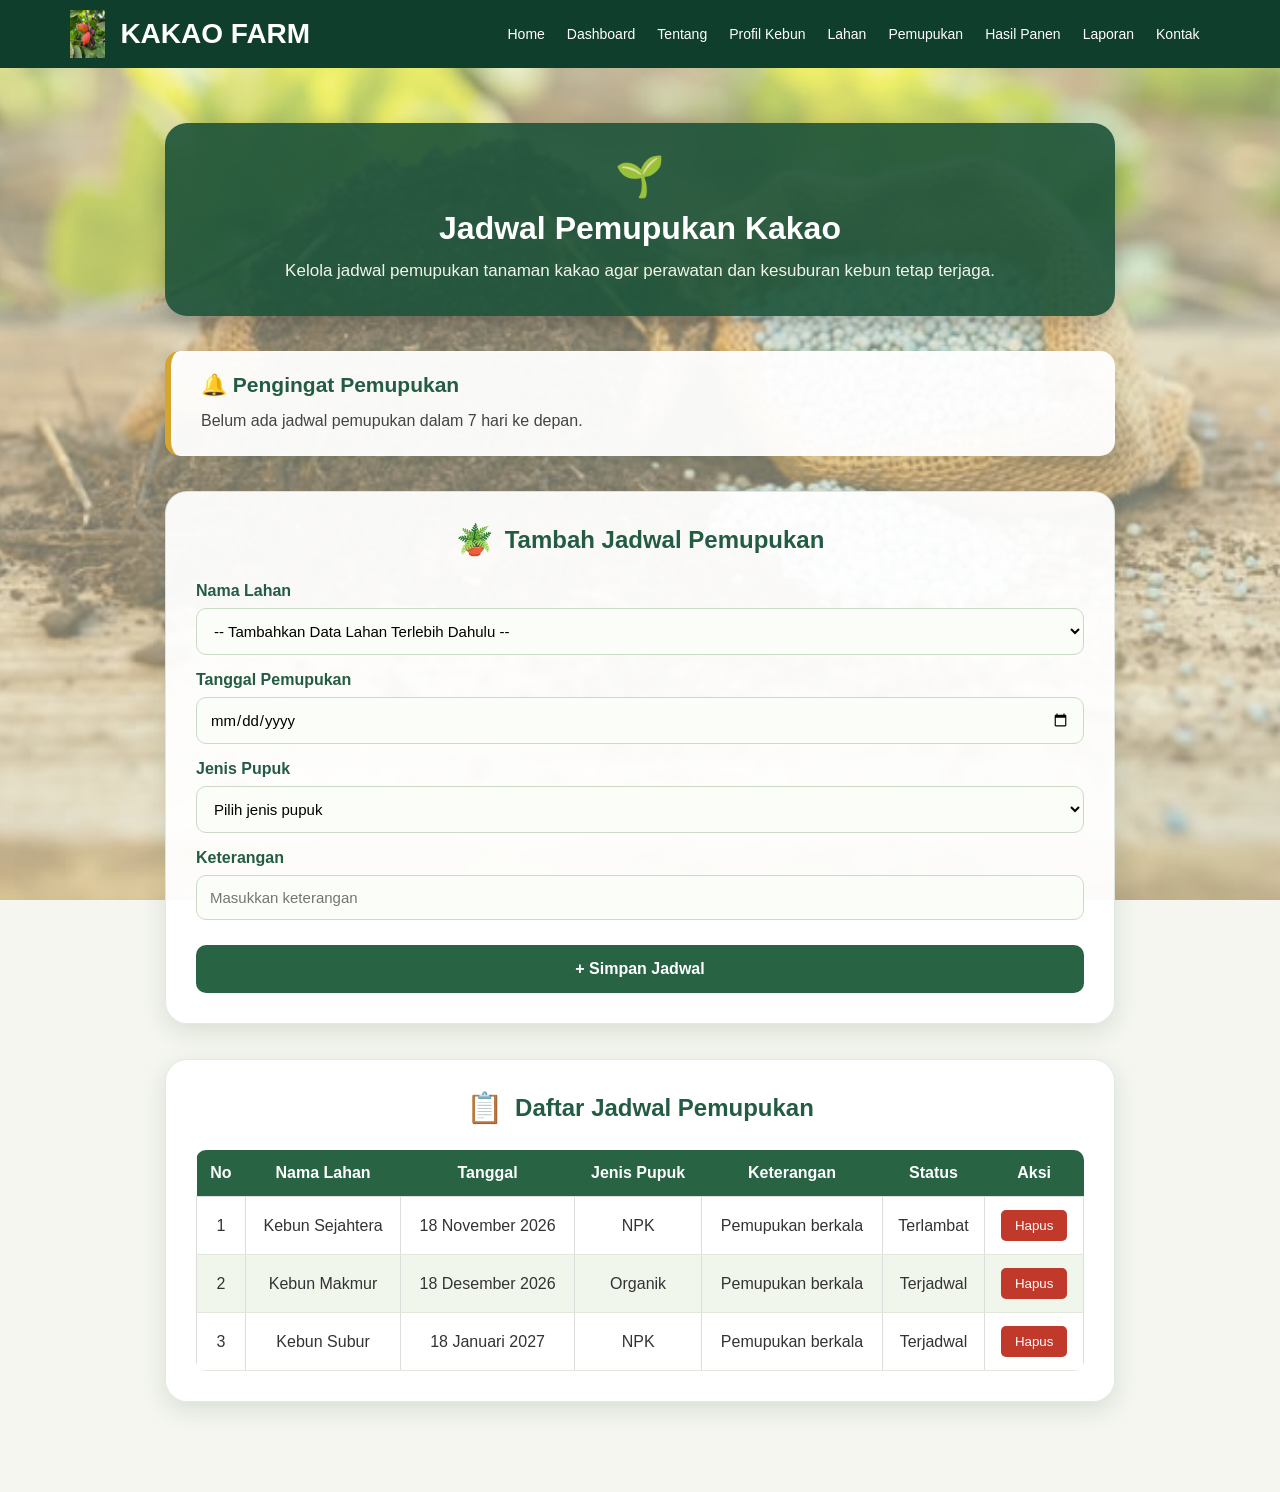
==== pemupukan.html @ 2a257e6b "first commit" ====
<!doctype html>
<html lang="id">
  <head>
    <meta charset="UTF-8" />
    <meta name="viewport" content="width=device-width, initial-scale=1.0" />
    <title>Kakao Farm | Jadwal Pemupukan</title>
    <link rel="stylesheet" href="css/style.css" />
  </head>

  <body>
    <!-- HEADER -->
    <header class="sahran_header">
    <div class="sahran_logo">
        <img src="img/logo.jpg" alt="Kakao Farm">
        <h2>KAKAO FARM</h2>
    </div>

      <nav class="sahran_menu">
        <a href="index.html">Home</a>
        <a href="dashboard.html">Dashboard</a>
        <a href="tentang.html">Tentang</a>
        <a href="profil-kebun.html">Profil Kebun</a>
        <a href="lahan.html">Lahan</a>
        <a href="pemupukan.html">Pemupukan</a>
        <a href="panen.html">Hasil Panen</a>
        <a href="laporan.html">Laporan</a>
        <a href="kontak.html">Kontak</a>
      </nav>
    </header>

   
<!-- HALAMAN PEMUPUKAN -->
<main class="pemupukan-page">

    <!-- JUDUL -->
    <section class="pemupukan-heading">
        <span>🌱</span>
        <h1>Jadwal Pemupukan Kakao</h1>
        <p>
            Kelola jadwal pemupukan tanaman kakao agar perawatan
            dan kesuburan kebun tetap terjaga.
        </p>
    </section>

    <!-- PENGINGAT OTOMATIS -->
    <section class="pemupukan-reminder">
        <h2>🔔 Pengingat Pemupukan</h2>
        <p id="sahran_pesan">
            Memeriksa jadwal pemupukan...
        </p>
    </section>

    <!-- FORM TAMBAH JADWAL -->
    <section class="pemupukan-card">
        <div class="pemupukan-card-heading">
            <span>🪴</span>
            <h2>Tambah Jadwal Pemupukan</h2>
        </div>

        <form id="sahran_form_pemupukan">

            <label>Nama Lahan</label>
            <select id="sahran_nama_lahan" required>
                <option value="">-- Pilih Nama Lahan --</option>
            </select>

            <label>Tanggal Pemupukan</label>
            <input type="date" id="sahran_tanggal" required />

            <label>Jenis Pupuk</label>
            <select id="sahran_jenis_pupuk" required>
                <option value="">Pilih jenis pupuk</option>
                <option value="NPK">NPK</option>
                <option value="Organik">Organik</option>
                <option value="Urea">Urea</option>
                <option value="KCL">KCL</option>
            </select>

            <label>Keterangan</label>
            <input
                type="text"
                id="sahran_keterangan"
                placeholder="Masukkan keterangan"
            />

            <button type="submit">+ Simpan Jadwal</button>
        </form>
    </section>

    <!-- TABEL JADWAL -->
    <section class="pemupukan-card">
        <div class="pemupukan-card-heading">
            <span>📋</span>
            <h2>Daftar Jadwal Pemupukan</h2>
        </div>

        <div class="pemupukan-table-wrapper">
            <table class="sahran_table">
                <thead>
                    <tr>
                        <th>No</th>
                        <th>Nama Lahan</th>
                        <th>Tanggal</th>
                        <th>Jenis Pupuk</th>
                        <th>Keterangan</th>
                        <th>Status</th>
                        <th>Aksi</th>
                    </tr>
                </thead>

                <tbody id="sahran_daftar_jadwal"></tbody>
            </table>
        </div>
    </section>

</main>

   <script src="js/pemupukan.js"></script>
   <script src="js/pilihan-lahan.js"></script>
  </body>
</html>
---- css/style.css ----
/* ===== STYLE WEBSITE KAKAO FARM ===== */

* {
    margin: 0;
    padding: 0;
    box-sizing: border-box;
}

body {
    font-family: Arial, sans-serif;
    background-color: #f5f7f0;
    color: #263b2c;
}

/* Judul utama */
.sahran_title {
    color: #285943;
    text-align: center;
    margin-top: 50px;
}

/* Paragraf */
.sahran_text {
    text-align: center;
    margin-top: 15px;
    font-size: 16px;
}

/* Header */
.sahran_header {
    background-color: #285943;
    color: white;
    padding: 20px;
}

/* Menu navigasi */
.sahran_menu {
    display: flex;
    justify-content: center;
    gap: 25px;
}

/* Footer */
.sahran_footer {
    background-color: #183d2b;
    color: white;
    text-align: center;
    padding: 20px;
}

/* ===== HEADER DAN NAVBAR ===== */

.sahran_header {
    background-color: #285943;
    color: white;
    padding: 20px 7%;
    display: flex;
    justify-content: space-between;
    align-items: center;
    flex-wrap: wrap;
    gap: 20px;
}

.sahran_logo h2 {
    color: white;
}

.sahran_menu {
    display: flex;
    gap: 20px;
    flex-wrap: wrap;
}

.sahran_menu a {
    color: white;
    text-decoration: none;
    font-size: 14px;
    font-weight: bold;
}

.sahran_menu a:hover {
    color: #c6e6a5;
}

/* ===== BANNER ===== */

.sahran_hero {
    min-height: 450px;
    background:
        linear-gradient(
            rgba(0, 0, 0, 0.55),
            rgba(0, 0, 0, 0.55)
        ),
        url('../img/kakao.jpg');

    background-size: cover;
    background-position: center;

    display: flex;
    align-items: center;
    padding: 50px 8%;
    color: white;
}

.sahran_hero_content {
    max-width: 600px;
}

.sahran_hero_content h1 {
    font-size: 42px;
    margin-bottom: 20px;
}

.sahran_hero_content p {
    font-size: 17px;
    line-height: 1.8;
    margin-bottom: 30px;
}

.sahran_button {
    display: inline-block;
    background-color: #d2a84b;
    color: #183d2b;
    padding: 14px 25px;
    border-radius: 6px;
    text-decoration: none;
    font-weight: bold;
}

/* ===== INTRODUCTION ===== */

.sahran_intro {
    padding: 60px 10%;
    text-align: center;
}

.sahran_intro h2 {
    color: #285943;
    margin-bottom: 20px;
}

.sahran_intro p {
    line-height: 1.8;
    max-width: 750px;
    margin: auto;
}

/* ===== FOOTER ===== */

.sahran_footer {
    background-color: #183d2b;
    color: white;
    text-align: center;
    padding: 20px;
}

/* ===== RESPONSIVE MOBILE ===== */

@media (max-width: 768px) {

    .sahran_header {
        flex-direction: column;
    }

    .sahran_menu {
        justify-content: center;
        gap: 15px;
    }

    .sahran_hero {
        min-height: 400px;
    }

    .sahran_hero_content h1 {
        font-size: 30px;
    }
}

/* ===== HALAMAN DATA PROFIL KEBUN ===== */

.sahran_data {
    padding: 30px 7%;
    text-align: center;
}

.sahran_data h2 {
    color: #285943;
    margin-bottom: 25px;
}

.sahran_table {
    width: 100%;
    border-collapse: collapse;
    background-color: white;
    box-shadow: 0 3px 10px rgba(0,0,0,0.1);
}

.sahran_table th {
    background-color: #285943;
    color: white;
    padding: 16px;
}

.sahran_table td {
    padding: 15px;
    border: 1px solid #ddd;
}

.sahran_table tr:nth-child(even) {
    background-color: #edf3ec;
}

.sahran_table tr:hover {
    background-color: #dcebdc;
}

/* TABEL RESPONSIF */

@media (max-width: 600px) {
    .sahran_data {
        padding: 20px 3%;
        overflow-x: auto;
    }

    .sahran_table {
        min-width: 550px;
    }
}

/* ===== HALAMAN DATA LAHAN ===== */

.sahran_data {
    overflow-x: auto;
}

.sahran_table {
    min-width: 650px;
}

.sahran_data h2 {
    margin-bottom: 25px;
}

/* ===== JADWAL PEMUPUKAN ===== */

.sahran_reminder {
    margin: 20px 7%;
    padding: 22px;
    background-color: #e4f2df;
    border-left: 6px solid #285943;
    border-radius: 8px;
}

.sahran_reminder h2 {
    color: #285943;
    margin-bottom: 10px;
}

.sahran_reminder p {
    font-size: 18px;
    line-height: 1.6;
}

.sahran_data {
    padding-bottom: 50px;
}

.sahran_table td {
    text-align: center;
}

@media (max-width: 700px) {
    .sahran_reminder {
        margin: 20px 3%;
    }
}

/* ===== HALAMAN KONTAK ===== */

.sahran_contact {
    max-width: 650px;
    margin: 30px auto 60px;
    padding: 30px;
    background-color: white;
    border-radius: 12px;
    box-shadow: 0 3px 12px rgba(0,0,0,0.1);
}

.sahran_contact h2 {
    text-align: center;
    color: #285943;
    margin-bottom: 25px;
}

.sahran_contact label {
    display: block;
    margin-top: 15px;
    margin-bottom: 8px;
    font-weight: bold;
    color: #285943;
}

.sahran_contact input,
.sahran_contact textarea {
    width: 100%;
    padding: 13px;
    border: 1px solid #ccc;
    border-radius: 6px;
    font-size: 16px;
    box-sizing: border-box;
    font-family: Arial, sans-serif;
}

.sahran_contact input:focus,
.sahran_contact textarea:focus {
    outline: none;
    border-color: #285943;
}

.sahran_button {
    width: 100%;
    margin-top: 20px;
    padding: 14px;
    background-color: #285943;
    color: white;
    border: none;
    border-radius: 6px;
    font-size: 17px;
    font-weight: bold;
    cursor: pointer;
}

.sahran_button:hover {
    background-color: #1c4030;
}

#sahran_hasil {
    text-align: center;
    color: #285943;
    font-weight: bold;
}

@media (max-width: 700px) {
    .sahran_contact {
        margin: 20px 4%;
        padding: 20px;
    }
}

/* FORM JADWAL PEMUPUKAN */
.sahran_data form {
    max-width: 700px;
    margin: 30px auto;
    padding: 30px;
    background: white;
    border-radius: 12px;
    box-shadow: 0 4px 15px rgba(0,0,0,0.08);
    text-align: left;
}

.sahran_data form label {
    display: block;
    margin: 15px 0 8px;
    color: #285b46;
    font-weight: bold;
}

.sahran_data form input,
.sahran_data form select {
    width: 100%;
    padding: 13px;
    border: 1px solid #ccc;
    border-radius: 7px;
    font-size: 16px;
    box-sizing: border-box;
}

.sahran_data form button {
    width: 100%;
    padding: 14px;
    margin-top: 25px;
    background: #285b46;
    color: white;
    border: none;
    border-radius: 7px;
    font-size: 17px;
    font-weight: bold;
    cursor: pointer;
}

.sahran_data form button:hover {
    background: #1b4031;
}

/* TOMBOL HAPUS */
.sahran_hapus {
    background: #c0392b;
    color: white;
    padding: 8px 14px;
    border: none;
    border-radius: 5px;
    cursor: pointer;
}

.sahran_hapus:hover {
    background: #922b21;
}

/* RESPONSIVE */
@media (max-width: 768px) {
    .sahran_data {
        overflow-x: auto;
    }

    .sahran_data form {
        padding: 20px;
    }

    .sahran_table {
        min-width: 750px;
    }
}

/* =================================
   HALAMAN HASIL PANEN KAKAO
================================= */

/* KARTU RINGKASAN */

.sahran_ringkasan {
    display: grid;
    grid-template-columns: repeat(2, 1fr);
    gap: 20px;
    margin: 30px 7%;
}

.sahran_kartu {
    background: #285b46;
    color: white;
    padding: 25px;
    border-radius: 12px;
    text-align: center;
    box-shadow: 0 4px 12px rgba(0,0,0,0.1);
}

.sahran_kartu h3 {
    margin-bottom: 12px;
    font-size: 18px;
}

.sahran_kartu p {
    font-size: 25px;
    font-weight: bold;
    margin: 0;
}

/* FORM HASIL PANEN */

#sahran_form_panen {
    max-width: 700px;
    margin: 30px auto;
    padding: 30px;
    background: white;
    border-radius: 12px;
    box-shadow: 0 4px 15px rgba(0,0,0,0.08);
    text-align: left;
}

#sahran_form_panen label {
    display: block;
    margin: 15px 0 8px;
    color: #285b46;
    font-weight: bold;
}

#sahran_form_panen input,
#sahran_form_panen select {
    width: 100%;
    padding: 13px;
    border: 1px solid #ccc;
    border-radius: 7px;
    font-size: 16px;
    box-sizing: border-box;
}

#sahran_form_panen input:focus,
#sahran_form_panen select:focus {
    outline: none;
    border-color: #285b46;
}

#sahran_form_panen button {
    width: 100%;
    padding: 14px;
    margin-top: 25px;
    background: #285b46;
    color: white;
    border: none;
    border-radius: 7px;
    font-size: 17px;
    font-weight: bold;
    cursor: pointer;
}

#sahran_form_panen button:hover {
    background: #1b4031;
}

/* TOMBOL HAPUS */

.sahran_hapus_panen {
    background: #c0392b;
    color: white;
    padding: 8px 14px;
    border: none;
    border-radius: 5px;
    cursor: pointer;
}

.sahran_hapus_panen:hover {
    background: #922b21;
}

/* TABEL PANEN */

#sahran_daftar_panen td {
    text-align: center;
}

/* TAMPILAN HP */

@media (max-width: 700px) {

    .sahran_ringkasan {
        grid-template-columns: 1fr;
        margin: 20px 4%;
    }

    #sahran_form_panen {
        margin: 20px 4%;
        padding: 20px;
    }

    .sahran_data {
        overflow-x: auto;
    }

    .sahran_table {
        min-width: 950px;
    }
}

/* HALAMAN LAPORAN HASIL PANEN */

.sahran_filter_laporan {
    margin: 30px 7%;
    padding: 20px;
    background: white;
    border-radius: 10px;
    display: flex;
    align-items: center;
    gap: 15px;
    flex-wrap: wrap;
}

.sahran_filter_laporan label {
    font-weight: bold;
    color: #285b46;
}

.sahran_filter_laporan input {
    padding: 10px;
    border: 1px solid #ccc;
    border-radius: 6px;
    font-size: 15px;
}

.sahran_filter_laporan button {
    padding: 11px 20px;
    background: #285b46;
    color: white;
    border: none;
    border-radius: 6px;
    cursor: pointer;
}

.sahran_filter_laporan button:hover {
    background: #1b4031;
}

#sahran_pesan_laporan {
    text-align: center;
    margin: 20px;
    color: #285b46;
}

/* Tampilan saat mencetak laporan */
@media print {
    .sahran_header,
    .sahran_footer,
    .sahran_filter_laporan button {
        display: none !important;
    }

    .sahran_filter_laporan {
        margin: 10px 0;
        padding: 0;
    }

    .sahran_ringkasan,
    .sahran_data {
        margin: 15px 0;
    }

    body {
        background: white;
    }

    .sahran_kartu {
        box-shadow: none;
        border: 1px solid #285b46;
        print-color-adjust: exact;
        -webkit-print-color-adjust: exact;
    }

    table {
        width: 100%;
        font-size: 10px;
    }

    th, td {
        padding: 6px;
    }
}

/* DASHBOARD STATISTIK KAKAO FARM */

.sahran_dashboard_kartu {
    display: grid;
    grid-template-columns: repeat(3, 1fr);
    gap: 22px;
    margin: 30px 7%;
}

.sahran_stat_kartu {
    background: white;
    padding: 25px;
    border-radius: 12px;
    text-align: center;
    box-shadow: 0 4px 12px rgba(0,0,0,0.08);
    border-bottom: 5px solid #285b46;
}

.sahran_stat_icon {
    font-size: 35px;
    margin-bottom: 10px;
}

.sahran_stat_kartu h3 {
    color: #285b46;
    font-size: 17px;
}

.sahran_stat_kartu p {
    color: #1b4031;
    font-size: 25px;
    font-weight: bold;
    overflow-wrap: anywhere;
}

.sahran_grafik {
    background: white;
    margin: 30px 7%;
    padding: 25px;
    border-radius: 12px;
    box-shadow: 0 4px 12px rgba(0,0,0,0.08);
}

.sahran_grafik h2 {
    color: #285b46;
}

.sahran_grafik select {
    padding: 9px;
    margin: 15px 0;
    border: 1px solid #ccc;
    border-radius: 6px;
}

.sahran_area_grafik {
    display: grid;
    grid-template-columns: repeat(12, minmax(35px, 1fr));
    gap: 10px;
    align-items: end;
    min-height: 250px;
    padding: 20px 5px 5px;
    overflow-x: auto;
}

.sahran_kolom_grafik {
    min-width: 35px;
    display: flex;
    flex-direction: column;
    align-items: center;
    justify-content: end;
    height: 230px;
    gap: 7px;
}

.sahran_nilai_grafik {
    font-size: 10px;
    color: #285b46;
    text-align: center;
    overflow-wrap: anywhere;
}

.sahran_batang_grafik {
    width: 70%;
    max-width: 35px;
    min-height: 4px;
    background: #4b966d;
    border-radius: 5px 5px 0 0;
}

.sahran_label_bulan {
    font-size: 12px;
    font-weight: bold;
    color: #285b46;
}

@media (max-width: 700px) {
    .sahran_dashboard_kartu {
        grid-template-columns: 1fr;
        margin: 20px 4%;
    }

    .sahran_grafik {
        margin: 20px 4%;
        padding: 15px;
    }

    .sahran_area_grafik {
        grid-template-columns: repeat(12, 45px);
    }
}

/* HALAMAN PROFIL KEBUN */

#sahran_form_profil {
    max-width: 700px;
    margin: 30px auto;
    padding: 30px;
    background: white;
    border-radius: 12px;
    box-shadow: 0 4px 15px rgba(0,0,0,0.08);
    text-align: left;
}

#sahran_form_profil label {
    display: block;
    margin: 15px 0 8px;
    color: #285b46;
    font-weight: bold;
}

#sahran_form_profil input,
#sahran_form_profil textarea {
    width: 100%;
    padding: 13px;
    border: 1px solid #ccc;
    border-radius: 7px;
    font-size: 15px;
    box-sizing: border-box;
}

#sahran_form_profil textarea {
    min-height: 90px;
    resize: vertical;
}

#sahran_form_profil button {
    width: 100%;
    padding: 14px;
    margin-top: 25px;
    background: #285b46;
    color: white;
    border: none;
    border-radius: 7px;
    font-size: 16px;
    font-weight: bold;
    cursor: pointer;
}

#sahran_form_profil button:hover {
    background: #1b4031;
}

#sahran_tampilan_profil {
    max-width: 700px;
    margin: 25px auto;
    padding: 25px;
    background: #e8f0e9;
    border-radius: 10px;
    overflow-wrap: anywhere;
}

#sahran_tampilan_profil h2 {
    color: #285b46;
    margin-bottom: 15px;
}

#sahran_tampilan_profil p {
    margin: 10px 0;
}

@media (max-width: 700px) {
    #sahran_form_profil,
    #sahran_tampilan_profil {
        margin: 20px 4%;
        padding: 20px;
    }
}

/* ===== HALAMAN DATA LAHAN ===== */

.container {
    width: 90%;
    max-width: 1200px;
    margin: 30px auto;
}

.container h2 {
    color: #286b3b;
    margin-bottom: 8px;
}

.container > p {
    color: #666;
    margin-bottom: 25px;
}

.form-container,
.table-container {
    background: #ffffff;
    padding: 25px;
    margin-bottom: 25px;
    border-radius: 12px;
    box-shadow: 0 3px 12px rgba(0, 0, 0, 0.08);
}

.form-container h3,
.table-container h3 {
    color: #286b3b;
    margin-top: 0;
    margin-bottom: 20px;
}

#sahran_form_lahan {
    display: grid;
    grid-template-columns: 1fr 1fr;
    gap: 12px 20px;
}

#sahran_form_lahan label {
    font-weight: bold;
    color: #333;
    align-self: end;
}

#sahran_form_lahan input,
#sahran_form_lahan select,
#sahran_form_lahan textarea {
    width: 100%;
    padding: 11px;
    border: 1px solid #ccc;
    border-radius: 6px;
    font-size: 14px;
    box-sizing: border-box;
}

#sahran_form_lahan textarea {
    min-height: 85px;
    resize: vertical;
}

#sahran_form_lahan button {
    grid-column: 1 / -1;
    background: #2e7d32;
    color: white;
    border: none;
    padding: 13px;
    border-radius: 6px;
    font-size: 15px;
    font-weight: bold;
    cursor: pointer;
}

#sahran_form_lahan button:hover {
    background: #1b5e20;
}

.table-container {
    overflow-x: auto;
}

.table-container table {
    width: 100%;
    border-collapse: collapse;
    min-width: 850px;
}

.table-container th {
    background: #2e7d32;
    color: white;
    padding: 12px;
    text-align: center;
}

.table-container td {
    padding: 11px;
    border-bottom: 1px solid #ddd;
    text-align: center;
}

.table-container tr:hover {
    background: #f1f8f2;
}

.table-container td button {
    padding: 7px 12px;
    margin: 3px;
    border: none;
    border-radius: 5px;
    cursor: pointer;
    color: white;
    background: #1976d2;
}

.table-container td button:last-child {
    background: #d32f2f;
}

.table-container td button:hover {
    opacity: 0.8;
}

/* Tampilan HP */
@media (max-width: 600px) {
    #sahran_form_lahan {
        grid-template-columns: 1fr;
    }

    #sahran_form_lahan button {
        grid-column: 1;
    }

    .container {
        width: 94%;
    }

    .form-container,
    .table-container {
        padding: 15px;
    }
}


/* HEADER DAN NAVIGASI HALAMAN LAHAN */
.main-header {
    background-color: #285b48;
    display: flex;
    justify-content: space-between;
    align-items: center;
    padding: 20px 5%;
    gap: 20px;
}

.main-header h1 {
    color: white;
    font-size: 32px;
    margin: 0;
    white-space: nowrap;
}

.main-header nav {
    background-color: #1b5e20;
    display: flex;
    justify-content: center;
    align-items: center;
    flex-wrap: wrap;
    gap: 25px;
    padding: 20px;
}

.main-header nav a {
    color: white;
    text-decoration: none;
    font-weight: bold;
}

.main-header nav a:hover {
    color: #c8e6c9;
}

@media (max-width: 900px) {
    .main-header {
        flex-direction: column;
    }

    .main-header nav {
        width: 100%;
        box-sizing: border-box;
    }
}

/* Samakan warna tombol Data Lahan dengan Profil Kebun */
#sahran_form_lahan button {
    background-color: #285b48 !important;
    color: white;
}

#sahran_form_lahan button:hover {
    background-color: #214a3b !important;
}

/* Menyamakan warna header tabel Data Lahan */
.table-container th {
    background-color: #285b48 !important;
    color: white;
}

/* Warna tombol aksi Edit */
.table-container td button:first-child {
    background-color: #285b48;
    color: white;
}

/* Warna tombol Hapus */
.table-container td button:last-child {
    background-color: #b83232;
    color: white;
}

/* =================================
   HALAMAN TENTANG KAKAO FARM
================================= */

.tentang-page {
    position: relative;
    overflow: hidden;
    padding: 65px 8%;
    background:
        radial-gradient(circle at 5% 15%, rgba(91, 140, 75, 0.15), transparent 25%),
        radial-gradient(circle at 95% 80%, rgba(126, 151, 91, 0.18), transparent 28%),
        linear-gradient(135deg, #f3f7df, #e4efcf, #f7f4df);
}

/* Ornamen daun */
.tentang-page::before {
    content: "🌿";
    position: absolute;
    top: 25px;
    left: 15px;
    font-size: 85px;
    opacity: 0.25;
    transform: rotate(-25deg);
    pointer-events: none;
}

.tentang-page::after {
    content: "🌿";
    position: absolute;
    bottom: 20px;
    right: 15px;
    font-size: 100px;
    opacity: 0.25;
    transform: rotate(25deg);
    pointer-events: none;
}

/* Judul halaman */

.tentang-heading {
    text-align: center;
    margin-bottom: 55px;
    position: relative;
    z-index: 1;
}

.tentang-heading span {
    font-size: 40px;
}

.tentang-heading h1 {
    color: #245c43;
    font-size: 32px;
    margin: 10px 0;
}

.tentang-heading p {
    color: #526451;
    font-size: 16px;
    line-height: 1.7;
}

/* Kotak informasi */

.tentang-card {
    display: flex;
    align-items: flex-start;
    gap: 25px;
    max-width: 950px;
    margin: 0 auto 35px;
    padding: 35px;
    background: rgba(255, 255, 255, 0.82);
    border-radius: 22px;
    border: 1px solid rgba(65, 110, 70, 0.15);
    box-shadow: 0 8px 25px rgba(35, 75, 45, 0.10);
    position: relative;
    z-index: 1;
    transition: transform 0.3s ease, box-shadow 0.3s ease;
}

.tentang-card:hover {
    transform: translateY(-5px);
    box-shadow: 0 12px 30px rgba(35, 75, 45, 0.16);
}

/* Ikon */

.tentang-icon {
    font-size: 65px;
    min-width: 85px;
    text-align: center;
    background: #e8f2df;
    padding: 12px;
    border-radius: 18px;
}

/* Isi teks */

.tentang-content h2 {
    color: #245c43;
    font-size: 25px;
    margin: 0 0 18px;
}

.tentang-content p {
    color: #333;
    font-size: 16px;
    line-height: 1.9;
    text-align: justify;
    margin-bottom: 15px;
}

/* Kutipan */

.tentang-quote {
    max-width: 850px;
    margin: 50px auto 10px;
    padding: 25px 35px;
    background: linear-gradient(120deg, #245c43, #397451);
    border-radius: 20px;
    color: white;
    text-align: center;
    position: relative;
    z-index: 1;
    box-shadow: 0 8px 20px rgba(35, 75, 45, 0.15);
}

.tentang-quote span {
    font-size: 35px;
}

.tentang-quote p {
    font-size: 18px;
    font-style: italic;
    line-height: 1.8;
}

/* Tampilan HP */

@media (max-width: 768px) {
    .tentang-page {
        padding: 40px 5%;
    }

    .tentang-heading h1 {
        font-size: 25px;
    }

    .tentang-card {
        flex-direction: column;
        padding: 22px;
        gap: 15px;
    }

    .tentang-icon {
        font-size: 45px;
        min-width: auto;
    }

    .tentang-content h2 {
        font-size: 21px;
    }

    .tentang-content p {
        font-size: 15px;
    }

    .tentang-quote p {
        font-size: 16px;
    }
}
.tentang-page {
    position: relative;
    overflow: hidden;
    padding: 65px 8%;

    background:
        linear-gradient(
            rgba(235, 244, 218, 0.48),
            rgba(235, 244, 218, 0.48)
        ),
        url("../img/buahkakao.jpg");

    background-size: cover;
    background-position: center;
    background-attachment: fixed;
}/* Banner judul halaman tentang */

.tentang-heading {
    max-width: 900px;
    margin: 0 auto 55px;
    padding: 30px 35px;
    text-align: center;

    background: rgba(28, 83, 57, 0.90);
    border: 1px solid rgba(255,255,255,0.3);
    border-radius: 22px;

    box-shadow: 0 8px 25px rgba(0,0,0,0.20);
    position: relative;
    z-index: 2;
}

.tentang-heading span {
    font-size: 40px;
}

.tentang-heading h1 {
    color: #ffffff;
    font-size: 32px;
    margin: 10px 0;
}

.tentang-heading p {
    color: #f0f5e9;
    font-size: 17px;
    line-height: 1.7;
}

/* =================================
   HALAMAN PROFIL KEBUN
================================= */

.profil-page {
    min-height: 100vh;
    padding: 55px 8%;

    background:
        linear-gradient(
            rgba(235, 244, 218, 0.48),
            rgba(235, 244, 218, 0.48)
        ),
        url("../img/kakao-bg.jpg");

    background-size: cover;
    background-position: center;
    background-attachment: fixed;
}

/* Judul Profil */

.profil-heading {
    max-width: 900px;
    margin: 0 auto 45px;
    padding: 30px;

    text-align: center;
    background: rgba(28, 83, 57, 0.90);
    border-radius: 22px;
    box-shadow: 0 8px 25px rgba(0,0,0,0.20);
}

.profil-heading span {
    font-size: 40px;
}

.profil-heading h1 {
    color: white;
    font-size: 32px;
    margin: 10px 0;
}

.profil-heading p {
    color: #f0f5e9;
    font-size: 17px;
    line-height: 1.7;
}

/* Card Formulir */

.profil-card {
    max-width: 850px;
    margin: auto;
    padding: 35px;

    background: rgba(255,255,255,0.94);
    border-radius: 22px;
    border: 1px solid rgba(65,110,70,0.15);

    box-shadow: 0 8px 25px rgba(35,75,45,0.15);
}

.profil-card h2 {
    color: #245c43;
    text-align: center;
    font-size: 25px;
    margin-bottom: 28px;
}

/* Form */

.profil-card label {
    display: block;
    margin: 16px 0 8px;
    color: #245c43;
    font-weight: bold;
}

.profil-card input,
.profil-card textarea {
    width: 100%;
    padding: 13px;
    border: 1px solid #cbdac5;
    border-radius: 10px;
    font-size: 15px;
    background: #fbfdf8;
    box-sizing: border-box;
    font-family: inherit;
}

.profil-card input:focus,
.profil-card textarea:focus {
    outline: none;
    border-color: #397451;
    box-shadow: 0 0 5px rgba(57,116,81,0.25);
}

.profil-card textarea {
    min-height: 100px;
    resize: vertical;
}

/* Tombol Simpan */

.profil-card button {
    width: 100%;
    padding: 15px;
    margin-top: 25px;

    background: #286344;
    color: white;
    border: none;
    border-radius: 10px;

    font-size: 16px;
    font-weight: bold;
    cursor: pointer;
    transition: 0.3s;
}

.profil-card button:hover {
    background: #19482f;
    transform: translateY(-2px);
}

/* Hasil Profil */

#sahran_tampilan_profil {
    margin-top: 30px;
    padding: 20px;
    background: #edf5e8;
    border-radius: 15px;
}

/* Tampilan HP */

@media (max-width: 768px) {
    .profil-page {
        padding: 35px 5%;
    }

    .profil-heading {
        padding: 22px;
    }

    .profil-heading h1 {
        font-size: 25px;
    }

    .profil-card {
        padding: 22px;
    }
}

/* =================================
   PROFIL KEBUN - HALAMAN INFORMASI
================================= */

.profil-info {
    max-width: 1050px;
    margin: auto;
    display: flex;
    flex-direction: column;
    gap: 28px;
}

/* Card Informasi */

.profil-info-card {
    display: flex;
    align-items: flex-start;
    gap: 25px;
    padding: 30px;
    background: rgba(255,255,255,0.94);
    border-radius: 22px;
    border: 1px solid rgba(65,110,70,0.15);
    box-shadow: 0 8px 25px rgba(35,75,45,0.13);
    transition: 0.3s;
}

.profil-info-card:hover {
    transform: translateY(-4px);
    box-shadow: 0 12px 28px rgba(35,75,45,0.18);
}

/* Ikon Informasi */

.profil-info-icon {
    min-width: 85px;
    height: 85px;
    display: flex;
    align-items: center;
    justify-content: center;
    background: #e8f2df;
    border-radius: 20px;
    font-size: 45px;
}

/* Teks Informasi */

.profil-info-card h2 {
    color: #245c43;
    font-size: 24px;
    margin: 0 0 15px;
}

.profil-info-card p {
    color: #333;
    font-size: 16px;
    line-height: 1.9;
    text-align: justify;
    margin-bottom: 12px;
}

/* Kutipan */

.profil-quote {
    max-width: 850px;
    margin: 45px auto 10px;
    padding: 25px 30px;
    background: linear-gradient(120deg, #245c43, #397451);
    color: white;
    text-align: center;
    border-radius: 20px;
    box-shadow: 0 8px 20px rgba(35,75,45,0.18);
}

.profil-quote span {
    font-size: 35px;
}

.profil-quote p {
    font-size: 18px;
    font-style: italic;
    line-height: 1.8;
}

/* Responsif HP */

@media (max-width: 768px) {
    .profil-info-card {
        flex-direction: column;
        padding: 22px;
    }

    .profil-info-icon {
        min-width: 65px;
        height: 65px;
        font-size: 35px;
    }

    .profil-info-card h2 {
        font-size: 21px;
    }

    .profil-info-card p {
        font-size: 15px;
    }
}

/* =================================
   HALAMAN DATA LAHAN KAKAO
================================= */

.lahan-page {
    min-height: 100vh;
    padding: 55px 7%;

    background:
        linear-gradient(
            rgba(235, 244, 218, 0.48),
            rgba(235, 244, 218, 0.48)
        ),
        url("../img/lahan.jpg");

    background-size: cover;
    background-position: center;
    background-attachment: fixed;
}

/* Banner Judul */

.lahan-heading {
    max-width: 950px;
    margin: 0 auto 45px;
    padding: 30px;

    text-align: center;
    background: rgba(28, 83, 57, 0.90);
    border-radius: 22px;
    box-shadow: 0 8px 25px rgba(0,0,0,0.20);
}

.lahan-heading span {
    font-size: 40px;
}

.lahan-heading h1 {
    color: white;
    font-size: 32px;
    margin: 10px 0;
}

.lahan-heading p {
    color: #f0f5e9;
    font-size: 17px;
    line-height: 1.7;
}

/* Card Form dan Tabel */

.lahan-card {
    max-width: 1050px;
    margin: 0 auto 35px;
    padding: 30px;

    background: rgba(255,255,255,0.95);
    border-radius: 22px;
    border: 1px solid rgba(65,110,70,0.15);

    box-shadow: 0 8px 25px rgba(35,75,45,0.13);
}

/* Judul Card */

.lahan-card-heading {
    display: flex;
    align-items: center;
    justify-content: center;
    gap: 12px;
    margin-bottom: 25px;
}

.lahan-card-heading span {
    font-size: 30px;
}

.lahan-card-heading h2 {
    color: #245c43;
    font-size: 24px;
    margin: 0;
}

/* Formulir */

.lahan-card label {
    display: block;
    margin: 16px 0 8px;
    color: #245c43;
    font-weight: bold;
}

.lahan-card input,
.lahan-card select,
.lahan-card textarea {
    width: 100%;
    padding: 13px;
    box-sizing: border-box;

    border: 1px solid #cbdac5;
    border-radius: 10px;
    background: #fbfdf8;

    font-size: 15px;
    font-family: inherit;
}

.lahan-card input:focus,
.lahan-card select:focus,
.lahan-card textarea:focus {
    outline: none;
    border-color: #397451;
    box-shadow: 0 0 5px rgba(57,116,81,0.25);
}

.lahan-card textarea {
    min-height: 100px;
    resize: vertical;
}

/* Tombol */

.lahan-card form button {
    width: 100%;
    padding: 15px;
    margin-top: 25px;

    background: #286344;
    color: white;
    border: none;
    border-radius: 10px;

    font-size: 16px;
    font-weight: bold;
    cursor: pointer;
    transition: 0.3s;
}

.lahan-card form button:hover {
    background: #19482f;
    transform: translateY(-2px);
}

/* Tabel */

.lahan-table-wrapper {
    width: 100%;
    overflow-x: auto;
    border-radius: 10px;
}

.lahan-card table {
    width: 100%;
    min-width: 850px;
    border-collapse: collapse;
    background: white;
}

.lahan-card table th {
    background: #286344;
    color: white;
    padding: 14px 12px;
    text-align: center;
}

.lahan-card table td {
    padding: 13px 12px;
    text-align: center;
    border-bottom: 1px solid #e0e8dc;
    color: #333;
}

.lahan-card table tbody tr:nth-child(even) {
    background: #f0f6ec;
}

.lahan-card table tbody tr:hover {
    background: #e4f0df;
}

/* Tampilan HP */

@media (max-width: 768px) {
    .lahan-page {
        padding: 35px 5%;
    }

    .lahan-heading {
        padding: 22px;
    }

    .lahan-heading h1 {
        font-size: 25px;
    }

    .lahan-card {
        padding: 20px;
    }

    .lahan-card-heading h2 {
        font-size: 20px;
    }
}

/* =================================
   HALAMAN PEMUPUKAN KAKAO FARM
================================= */

.pemupukan-page {
    min-height: 100vh;
    padding: 55px 7%;
    background:
        linear-gradient(
            rgba(235, 244, 218, 0.48),
            rgba(235, 244, 218, 0.48)
        ),
        url("../img/pupuk.jpg");
    background-size: cover;
    background-position: center;
    background-attachment: fixed;
}

/* BANNER JUDUL */

.pemupukan-heading {
    max-width: 950px;
    margin: 0 auto 35px;
    padding: 30px;
    text-align: center;
    background: rgba(28, 83, 57, 0.90);
    border-radius: 22px;
    box-shadow: 0 8px 25px rgba(0,0,0,0.20);
}

.pemupukan-heading span {
    font-size: 40px;
}

.pemupukan-heading h1 {
    color: white;
    font-size: 32px;
    margin: 10px 0;
}

.pemupukan-heading p {
    color: #f0f5e9;
    font-size: 17px;
    line-height: 1.7;
}

/* PENGINGAT PEMUPUKAN */

.pemupukan-reminder {
    max-width: 950px;
    margin: 0 auto 35px;
    padding: 22px 30px;
    background: rgba(255,255,255,0.95);
    border-left: 6px solid #d6a52d;
    border-radius: 15px;
    box-shadow: 0 6px 18px rgba(35,75,45,0.12);
}

.pemupukan-reminder h2 {
    color: #245c43;
    font-size: 21px;
    margin: 0 0 10px;
}

.pemupukan-reminder p {
    color: #444;
    font-size: 16px;
    line-height: 1.7;
    margin: 0;
}

/* CARD FORM DAN TABEL */

.pemupukan-card {
    max-width: 950px;
    margin: 0 auto 35px;
    padding: 30px;
    background: rgba(255,255,255,0.95);
    border: 1px solid rgba(65,110,70,0.15);
    border-radius: 22px;
    box-shadow: 0 8px 25px rgba(35,75,45,0.13);
}

/* JUDUL CARD */

.pemupukan-card-heading {
    display: flex;
    align-items: center;
    justify-content: center;
    gap: 12px;
    margin-bottom: 25px;
}

.pemupukan-card-heading span {
    font-size: 30px;
}

.pemupukan-card-heading h2 {
    color: #245c43;
    font-size: 24px;
    margin: 0;
}

/* FORM */

.pemupukan-card label {
    display: block;
    margin: 16px 0 8px;
    color: #245c43;
    font-weight: bold;
}

.pemupukan-card input,
.pemupukan-card select {
    width: 100%;
    padding: 13px;
    box-sizing: border-box;
    border: 1px solid #cbdac5;
    border-radius: 10px;
    background: #fbfdf8;
    font-size: 15px;
    font-family: inherit;
}

.pemupukan-card input:focus,
.pemupukan-card select:focus {
    outline: none;
    border-color: #397451;
    box-shadow: 0 0 5px rgba(57,116,81,0.25);
}

/* TOMBOL SIMPAN */

.pemupukan-card form button {
    width: 100%;
    padding: 15px;
    margin-top: 25px;
    background: #286344;
    color: white;
    border: none;
    border-radius: 10px;
    font-size: 16px;
    font-weight: bold;
    cursor: pointer;
    transition: 0.3s;
}

.pemupukan-card form button:hover {
    background: #19482f;
    transform: translateY(-2px);
}

/* TABEL */

.pemupukan-table-wrapper {
    width: 100%;
    overflow-x: auto;
    border-radius: 10px;
}

.pemupukan-card .sahran_table {
    width: 100%;
    min-width: 800px;
    border-collapse: collapse;
    background: white;
}

.pemupukan-card .sahran_table th {
    background: #286344;
    color: white;
    padding: 14px 12px;
    text-align: center;
}

.pemupukan-card .sahran_table td {
    padding: 13px 12px;
    text-align: center;
    border-bottom: 1px solid #e0e8dc;
    color: #333;
}

.pemupukan-card .sahran_table tbody tr:nth-child(even) {
    background: #f0f6ec;
}

.pemupukan-card .sahran_table tbody tr:hover {
    background: #e4f0df;
}

/* RESPONSIVE HP */

@media (max-width: 768px) {
    .pemupukan-page {
        padding: 35px 5%;
    }

    .pemupukan-heading {
        padding: 22px;
    }

    .pemupukan-heading h1 {
        font-size: 25px;
    }

    .pemupukan-card {
        padding: 20px;
    }

    .pemupukan-card-heading h2 {
        font-size: 20px;
    }
}

/* =================================
   HALAMAN HASIL PANEN KAKAO FARM
================================= */

.panen-page {
    min-height: 100vh;
    padding: 55px 7%;
    background:
        linear-gradient(
            rgba(235, 244, 218, 0.48),
            rgba(235, 244, 218, 0.48)
        ),
        url("../img/panen.jpg");
    background-size: cover;
    background-position: center;
    background-attachment: fixed;
}

/* JUDUL */
.panen-heading {
    max-width: 950px;
    margin: 0 auto 35px;
    padding: 30px;
    text-align: center;
    background: rgba(28, 83, 57, 0.90);
    border-radius: 22px;
    box-shadow: 0 8px 25px rgba(0,0,0,0.20);
}

.panen-heading span {
    font-size: 40px;
}

.panen-heading h1 {
    color: white;
    font-size: 32px;
    margin: 10px 0;
}

.panen-heading p {
    color: #f0f5e9;
    font-size: 17px;
    line-height: 1.7;
}

/* RINGKASAN */
.panen-ringkasan {
    max-width: 950px;
    margin: 0 auto 35px;
    display: grid;
    grid-template-columns: repeat(2, 1fr);
    gap: 25px;
}

.panen-summary-card {
    padding: 25px;
    text-align: center;
    background: rgba(255,255,255,0.95);
    border-radius: 18px;
    box-shadow: 0 8px 25px rgba(35,75,45,0.13);
    border-bottom: 5px solid #397451;
}

.panen-summary-card span {
    font-size: 35px;
}

.panen-summary-card h3 {
    color: #245c43;
    margin: 10px 0;
    font-size: 19px;
}

.panen-summary-card p {
    color: #286344;
    font-size: 26px;
    font-weight: bold;
    margin: 8px 0;
}

/* KARTU FORM DAN TABEL */
.panen-card {
    max-width: 950px;
    margin: 0 auto 35px;
    padding: 30px;
    background: rgba(255,255,255,0.95);
    border: 1px solid rgba(65,110,70,0.15);
    border-radius: 22px;
    box-shadow: 0 8px 25px rgba(35,75,45,0.13);
}

.panen-card-heading {
    display: flex;
    align-items: center;
    justify-content: center;
    gap: 12px;
    margin-bottom: 25px;
}

.panen-card-heading span {
    font-size: 30px;
}

.panen-card-heading h2 {
    color: #245c43;
    font-size: 24px;
    margin: 0;
}

/* FORM */
.panen-card label {
    display: block;
    margin: 16px 0 8px;
    color: #245c43;
    font-weight: bold;
}

.panen-card input,
.panen-card select {
    width: 100%;
    padding: 13px;
    box-sizing: border-box;
    border: 1px solid #cbdac5;
    border-radius: 10px;
    background: #fbfdf8;
    font-size: 15px;
    font-family: inherit;
}

.panen-card input:focus,
.panen-card select:focus {
    outline: none;
    border-color: #397451;
    box-shadow: 0 0 5px rgba(57,116,81,0.25);
}

.panen-card form button {
    width: 100%;
    padding: 15px;
    margin-top: 25px;
    background: #286344;
    color: white;
    border: none;
    border-radius: 10px;
    font-size: 16px;
    font-weight: bold;
    cursor: pointer;
    transition: 0.3s;
}

.panen-card form button:hover {
    background: #19482f;
    transform: translateY(-2px);
}

/* TABEL */
.panen-table-wrapper {
    width: 100%;
    overflow-x: auto;
    border-radius: 10px;
}

.panen-card .sahran_table {
    width: 100%;
    min-width: 950px;
    border-collapse: collapse;
    background: white;
}

.panen-card .sahran_table th {
    background: #286344;
    color: white;
    padding: 14px 12px;
    text-align: center;
}

.panen-card .sahran_table td {
    padding: 13px 12px;
    text-align: center;
    border-bottom: 1px solid #e0e8dc;
    color: #333;
}

.panen-card .sahran_table tbody tr:nth-child(even) {
    background: #f0f6ec;
}

.panen-card .sahran_table tbody tr:hover {
    background: #e4f0df;
}

/* RESPONSIVE */
@media (max-width: 768px) {
    .panen-page {
        padding: 35px 5%;
    }

    .panen-heading {
        padding: 22px;
    }

    .panen-heading h1 {
        font-size: 25px;
    }

    .panen-ringkasan {
        grid-template-columns: 1fr;
        gap: 15px;
    }

    .panen-card {
        padding: 20px;
    }

    .panen-card-heading h2 {
        font-size: 20px;
    }
}
/* =====================================
   HOME KAKAO FARM - DESAIN PROFESIONAL
===================================== */

.home-page {
    margin: 0;
    font-family: Arial, sans-serif;
    color: #24352b;
    background: #f3f6ed;
}

/* HEADER */
.home-header {
    min-height: 78px;
    padding: 10px 5%;
    background: #123e2b;
    display: flex;
    align-items: center;
    justify-content: space-between;
    gap: 25px;
    flex-wrap: wrap;
    box-sizing: border-box;
}

.home-logo {
    display: flex;
    align-items: center;
    gap: 12px;
    color: white;
    text-decoration: none;
    font-size: 23px;
    font-weight: bold;
    letter-spacing: 1px;
}

.home-logo img {
    width: 48px;
    height: 48px;
    object-fit: contain;
}

.home-menu {
    display: flex;
    align-items: center;
    gap: 8px;
    flex-wrap: wrap;
}

.home-menu a {
    color: #f5f7f1;
    text-decoration: none;
    padding: 11px 13px;
    border-radius: 8px;
    font-size: 14px;
    transition: 0.3s;
}

.home-menu a:hover,
.home-menu a.active {
    background: #397451;
    color: white;
}

/* HERO */
.home-hero {
    min-height: 510px;
    padding: 80px 8%;
    display: flex;
    align-items: center;
    background:
        linear-gradient(
            90deg,
            rgba(12, 48, 29, 0.91),
            rgba(20, 67, 39, 0.58),
            rgba(20, 67, 39, 0.12)
        ),
        url("../img/kakao-bg.jpg");

    background-size: cover;
    background-position: center;
    box-sizing: border-box;
}

.home-hero-content {
    max-width: 720px;
    color: white;
}

.home-label {
    display: inline-block;
    color: #9fc98c;
    font-size: 13px;
    font-weight: bold;
    letter-spacing: 2px;
    margin-bottom: 15px;
}

.home-hero h1 {
    font-size: 48px;
    line-height: 1.2;
    margin: 0 0 20px;
}

.home-hero h1 span {
    display: block;
    color: #c5df9c;
}

.home-hero p {
    font-size: 18px;
    line-height: 1.8;
    max-width: 620px;
    color: #f1f4ed;
}

.home-actions {
    display: flex;
    gap: 15px;
    flex-wrap: wrap;
    margin-top: 30px;
}

.home-button,
.home-button-outline {
    padding: 14px 24px;
    border-radius: 8px;
    text-decoration: none;
    font-weight: bold;
    transition: 0.3s;
}

.home-button {
    background: #b3d48b;
    color: #173d28;
}

.home-button:hover {
    background: white;
    transform: translateY(-3px);
}

.home-button-outline {
    border: 1px solid white;
    color: white;
}

.home-button-outline:hover {
    background: white;
    color: #173d28;
}

/* INTRO */
.home-intro {
    max-width: 1150px;
    margin: 65px auto;
    padding: 0 25px;
    display: grid;
    grid-template-columns: 0.9fr 1.1fr;
    align-items: center;
    gap: 40px;
}

.home-intro-image img {
    width: 100%;
    height: 310px;
    object-fit: cover;
    border-radius: 18px;
    box-shadow: 0 8px 25px rgba(0,0,0,0.15);
}

.home-intro-content h2 {
    color: #174c32;
    font-size: 31px;
    margin: 5px 0 18px;
}

.home-intro-content p {
    font-size: 16px;
    line-height: 1.9;
    color: #4b574e;
    text-align: justify;
}

.home-read-more {
    display: inline-block;
    margin-top: 15px;
    padding: 12px 20px;
    background: #286344;
    color: white;
    text-decoration: none;
    border-radius: 8px;
    font-weight: bold;
}

.home-read-more:hover {
    background: #173f2a;
}

/* FITUR */
.home-features {
    padding: 65px 7%;
    background: #e8f0e2;
}

.home-section-title {
    text-align: center;
    margin-bottom: 35px;
}

.home-section-title h2 {
    color: #174c32;
    font-size: 32px;
    margin: 5px 0 12px;
}

.home-section-title p {
    color: #58645a;
}

.home-feature-grid {
    max-width: 1150px;
    margin: auto;
    display: grid;
    grid-template-columns: repeat(4, 1fr);
    gap: 22px;
}

.home-feature-card {
    display: block;
    overflow: hidden;
    background: white;
    border-radius: 15px;
    text-decoration: none;
    color: #29382e;
    box-shadow: 0 5px 18px rgba(0,0,0,0.08);
    transition: 0.3s;
}

.home-feature-card:hover {
    transform: translateY(-6px);
    box-shadow: 0 10px 25px rgba(0,0,0,0.14);
}

.home-feature-card img {
    width: 100%;
    height: 155px;
    object-fit: cover;
}

.home-feature-card h3 {
    color: #205b3b;
    margin: 18px 18px 8px;
}

.home-feature-card p {
    margin: 0 18px 22px;
    font-size: 14px;
    line-height: 1.6;
    color: #606b62;
}

/* FOOTER */
.home-footer {
    padding: 30px 15px;
    text-align: center;
    background: #123e2b;
    color: #eaf1e8;
}

.home-footer h3 {
    letter-spacing: 2px;
    margin-bottom: 8px;
}

.home-footer p {
    font-size: 14px;
    line-height: 1.7;
}

/* RESPONSIVE */
@media (max-width: 900px) {
    .home-header {
        justify-content: center;
    }

    .home-menu {
        justify-content: center;
    }

    .home-feature-grid {
        grid-template-columns: repeat(2, 1fr);
    }

    .home-hero h1 {
        font-size: 38px;
    }
}

@media (max-width: 600px) {
    .home-menu {
        gap: 4px;
    }

    .home-menu a {
        font-size: 12px;
        padding: 9px;
    }

    .home-hero {
        min-height: 470px;
        padding: 55px 7%;
    }

    .home-hero h1 {
        font-size: 32px;
    }

    .home-hero p {
        font-size: 15px;
    }

    .home-intro {
        grid-template-columns: 1fr;
        margin: 40px auto;
    }

    .home-intro-content h2 {
        font-size: 25px;
    }

    .home-feature-grid {
        grid-template-columns: 1fr;
    }

    .home-section-title h2 {
        font-size: 26px;
    }
}

/* =========================================
   DASHBOARD KAKAO FARM - PROFESSIONAL
========================================= */

body {
    background: #f4f6ef;
}

.logo-mark {
    display: inline-flex;
    width: 43px;
    height: 43px;
    vertical-align: middle;
    margin-right: 7px;
}

.logo-mark svg {
    width: 100%;
    height: 100%;
}

.sahran_menu a.active {
    background: rgba(255,255,255,.15);
    color: #fff;
}

.dashboard-heading {
    text-align: center;
    padding: 48px 20px 15px;
}

.dashboard-eyebrow {
    display: block;
    color: #9b783d;
    font-size: 11px;
    font-weight: 800;
    letter-spacing: 2px;
    margin-bottom: 10px;
}

.dashboard-heading h1 {
    color: #173d2b;
    font-size: clamp(27px, 4vw, 40px);
    margin-bottom: 10px;
}

.dashboard-heading p {
    color: #68766c;
    font-size: 16px;
}

.dashboard-divider {
    display: flex;
    align-items: center;
    justify-content: center;
    gap: 12px;
    margin: 20px auto 0;
    max-width: 300px;
    color: #477858;
}

.dashboard-divider span {
    height: 1px;
    background: #b8cbb8;
    flex: 1;
}

.dashboard-divider svg {
    width: 28px;
    height: 28px;
}

.sahran_dashboard_kartu {
    max-width: 1250px;
    margin: 20px auto 55px;
    padding: 0 25px;
    display: grid;
    grid-template-columns: repeat(3, minmax(0, 1fr));
    gap: 24px;
}

.sahran_stat_kartu {
    min-height: 215px;
    padding: 25px 15px;
    display: flex;
    flex-direction: column;
    justify-content: center;
    align-items: center;
    text-align: center;
    background: #fff;
    border: 1px solid #e7eae1;
    border-bottom: 6px solid #285b40;
    border-radius: 17px;
    box-shadow: 0 8px 22px rgba(24, 58, 39, .09);
}

.sahran_stat_icon {
    width: 62px;
    height: 62px;
    margin-bottom: 12px;
    color: #285b40;
    display: flex;
    align-items: center;
    justify-content: center;
}

.sahran_stat_icon svg {
    display: block;
    width: 100%;
    height: 100%;
}

.sahran_stat_kartu h3 {
    color: #285b40;
    font-size: 18px;
    margin-bottom: 3px;
}

.sahran_stat_kartu p {
    color: #173d2b;
    font-size: clamp(23px, 3vw, 31px);
    font-weight: 800;
}

.dashboard-section {
    max-width: 1200px;
    margin: 35px auto;
    padding: 30px;
    background: #fff;
    border: 1px solid #e5e9df;
    border-radius: 15px;
    box-shadow: 0 7px 22px rgba(24, 58, 39, .07);
}

.dashboard-section-heading {
    margin-bottom: 25px;
}

.dashboard-section-heading h2,
.dashboard-info h2 {
    color: #173d2b;
    font-size: 25px;
    margin-bottom: 7px;
}

.dashboard-section-heading p,
.dashboard-info p {
    color: #68766c;
}

.dashboard-filter {
    margin-bottom: 20px;
}

.dashboard-filter label {
    color: #285b40;
    font-weight: 700;
    margin-right: 10px;
}

.dashboard-filter select {
    padding: 10px 14px;
    border: 1px solid #cbd8cc;
    border-radius: 7px;
    background: #fff;
    color: #26352b;
}

.dashboard-info {
    background: #edf3e9;
    border-left: 5px solid #c69b45;
}

/* Tablet */
@media (max-width: 900px) {
    .sahran_dashboard_kartu {
        grid-template-columns: repeat(2, minmax(0, 1fr));
    }

    .dashboard-section {
        margin: 25px 18px;
    }
}

/* HP */
@media (max-width: 600px) {
    .dashboard-heading {
        padding: 35px 15px 15px;
    }

    .sahran_dashboard_kartu {
        grid-template-columns: 1fr;
        padding: 0 18px;
        gap: 16px;
    }

    .sahran_stat_kartu {
        min-height: 185px;
    }

    .dashboard-section {
        padding: 20px;
        margin: 20px 12px;
    }

    .dashboard-section-heading h2,
    .dashboard-info h2 {
        font-size: 21px;
    }
}

/* HEADER GLOBAL KAKAO FARM */

.sahran_header {
    width: 100%;
    min-height: 118px;
    padding: 18px 5.5%;
    background: #103e2c;
    display: flex;
    align-items: center;
    justify-content: space-between;
    gap: 25px;
}

.sahran_logo {
    display: flex;
    align-items: center;
    gap: 25px;
    flex-shrink: 0;
}

.sahran_logo img {
    width: 55px;
    height: 72px;
    object-fit: cover;
}

.sahran_logo h2 {
    color: white;
    font-size: 35px;
    font-weight: 700;
    margin: 0;
    white-space: nowrap;
}

.sahran_menu {
    display: flex;
    align-items: center;
    justify-content: flex-end;
    gap: 10px;
    flex-wrap: wrap;
}

.sahran_menu a {
    color: white;
    text-decoration: none;
    font-size: 19px;
    font-weight: 400;
    padding: 16px 19px;
    border-radius: 13px;
    transition: .2s;
}

.sahran_menu a:hover,
.sahran_menu a.active {
    background: #397958;
    color: white;
}

@media (max-width: 900px) {
    .sahran_header {
        flex-direction: column;
        padding: 18px;
    }

    .sahran_menu {
        justify-content: center;
    }
}

@media (max-width: 600px) {
    .sahran_logo h2 {
        font-size: 27px;
    }

    .sahran_menu a {
        font-size: 15px;
        padding: 10px 12px;
    }
}

/* HEADER SAMA PERSIS TINGGINYA DENGAN HOME */

.sahran_header {
    height: 1.8cm !important;
    min-height: 1.8cm !important;
    max-height: 1.8cm !important;
    padding: 3px 5.5% !important;
    box-sizing: border-box !important;

    display: flex !important;
    flex-direction: row !important;
    flex-wrap: nowrap !important;
    align-items: center !important;
    justify-content: space-between !important;

    background: #103e2c !important;
    gap: 10px !important;
}

.sahran_logo {
    display: flex !important;
    align-items: center !important;
    gap: 15px !important;
    flex-shrink: 0;
}

.sahran_logo img {
    width: 35px !important;
    height: 48px !important;
    object-fit: cover;
}

.sahran_logo h2 {
    font-size: 28px !important;
    color: white !important;
    margin: 0 !important;
    white-space: nowrap;
}

.sahran_menu {
    display: flex !important;
    flex-wrap: nowrap !important;
    align-items: center !important;
    gap: 2px !important;
}

.sahran_menu a {
    font-size: 14px !important;
    padding: 9px 10px !important;
    color: white !important;
    white-space: nowrap;
    text-decoration: none;
    border-radius: 10px;
}

.sahran_menu a.active,
.sahran_menu a:hover {
    background: #397958 !important;
}

/* HEADER HOME DISESUAIKAN DENGAN HALAMAN FITUR */

.home-header {
    height: 1.8cm !important;
    min-height: 1.8cm !important;
    max-height: 1.8cm !important;
    padding: 3px 5.5% !important;
    box-sizing: border-box !important;
    display: flex !important;
    flex-direction: row !important;
    align-items: center !important;
    justify-content: space-between !important;
}

.home-logo img {
    width: 35px !important;
    height: 48px !important;
    object-fit: cover;
}

.home-logo h2 {
    font-size: 28px !important;
    margin: 0 !important;
}

.home-menu a {
    font-size: 14px !important;
    padding: 9px 10px !important;
}
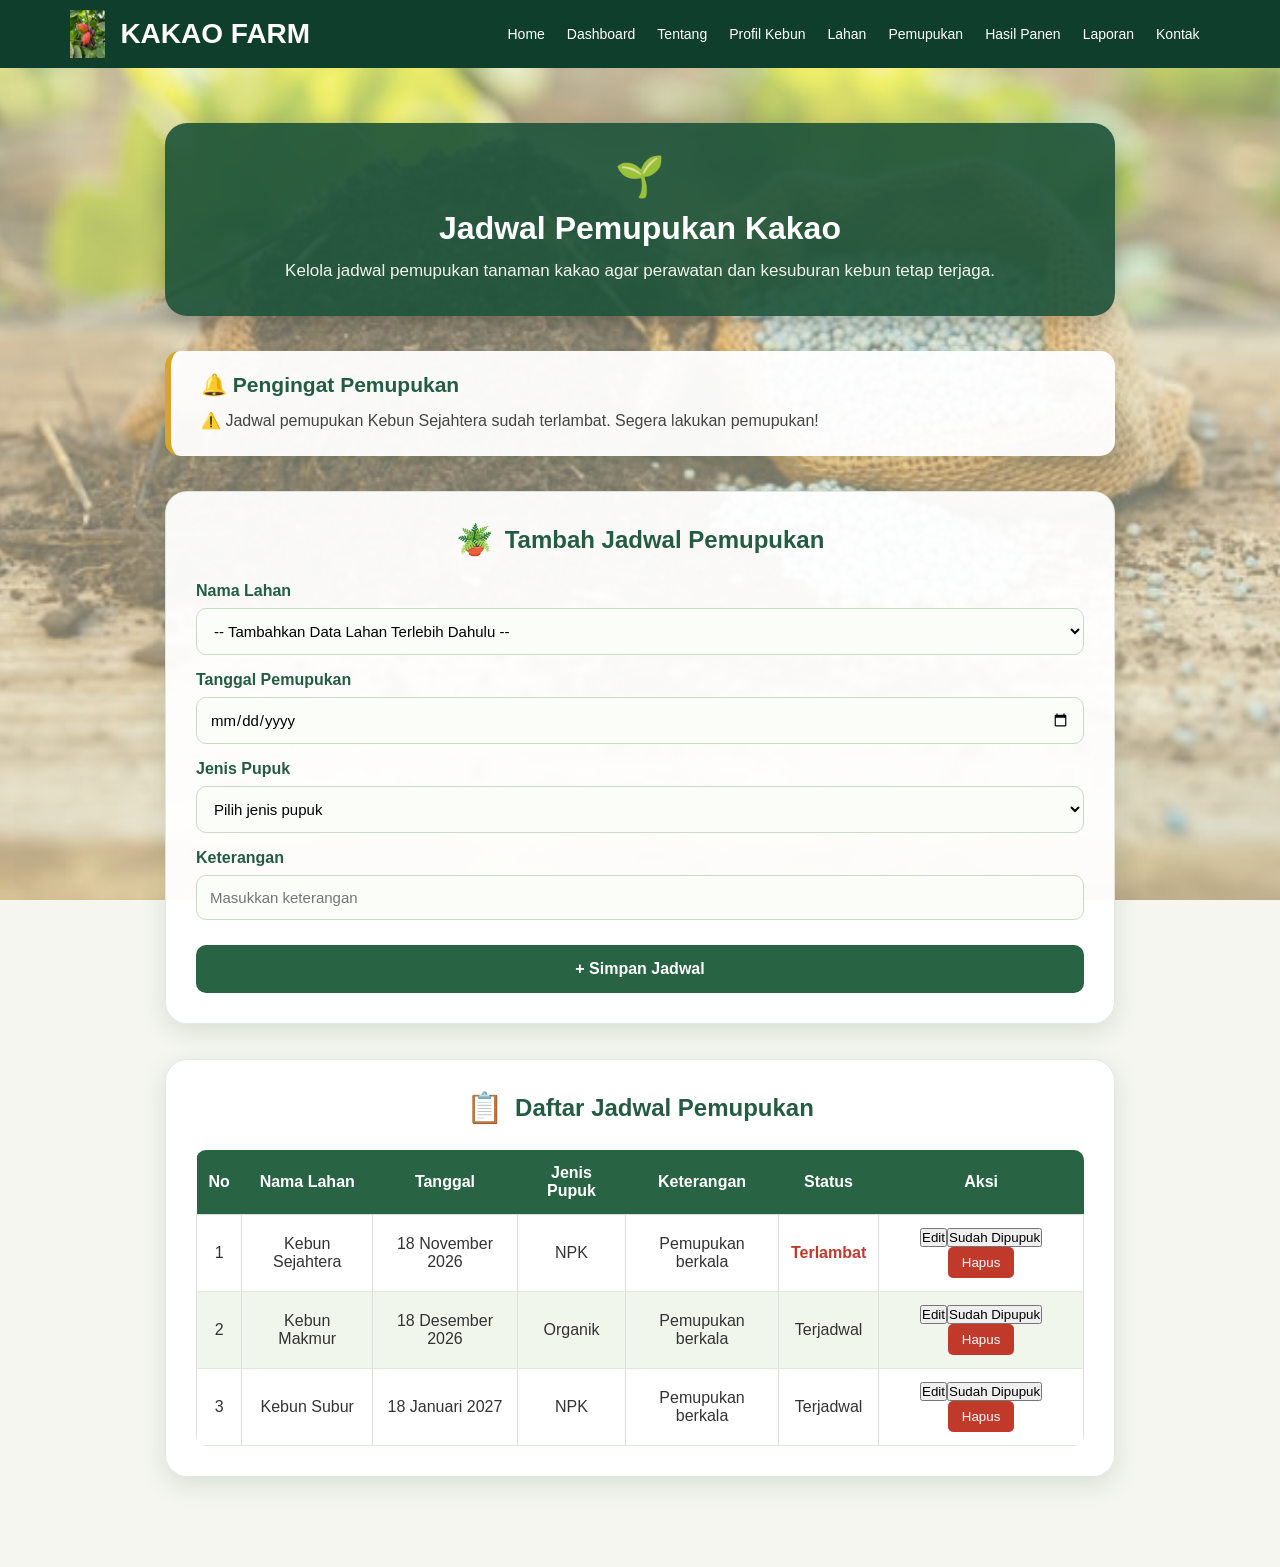
==== commit e444ea2d: "Update pemupukan.js script reference with version" ====
--- a/pemupukan.html
+++ b/pemupukan.html
@@ -115,7 +115,7 @@
 
 </main>
 
-   <script src="js/pemupukan.js"></script>
+  <script src="js/pemupukan.js?v=2"></script>
    <script src="js/pilihan-lahan.js"></script>
   </body>
 </html>
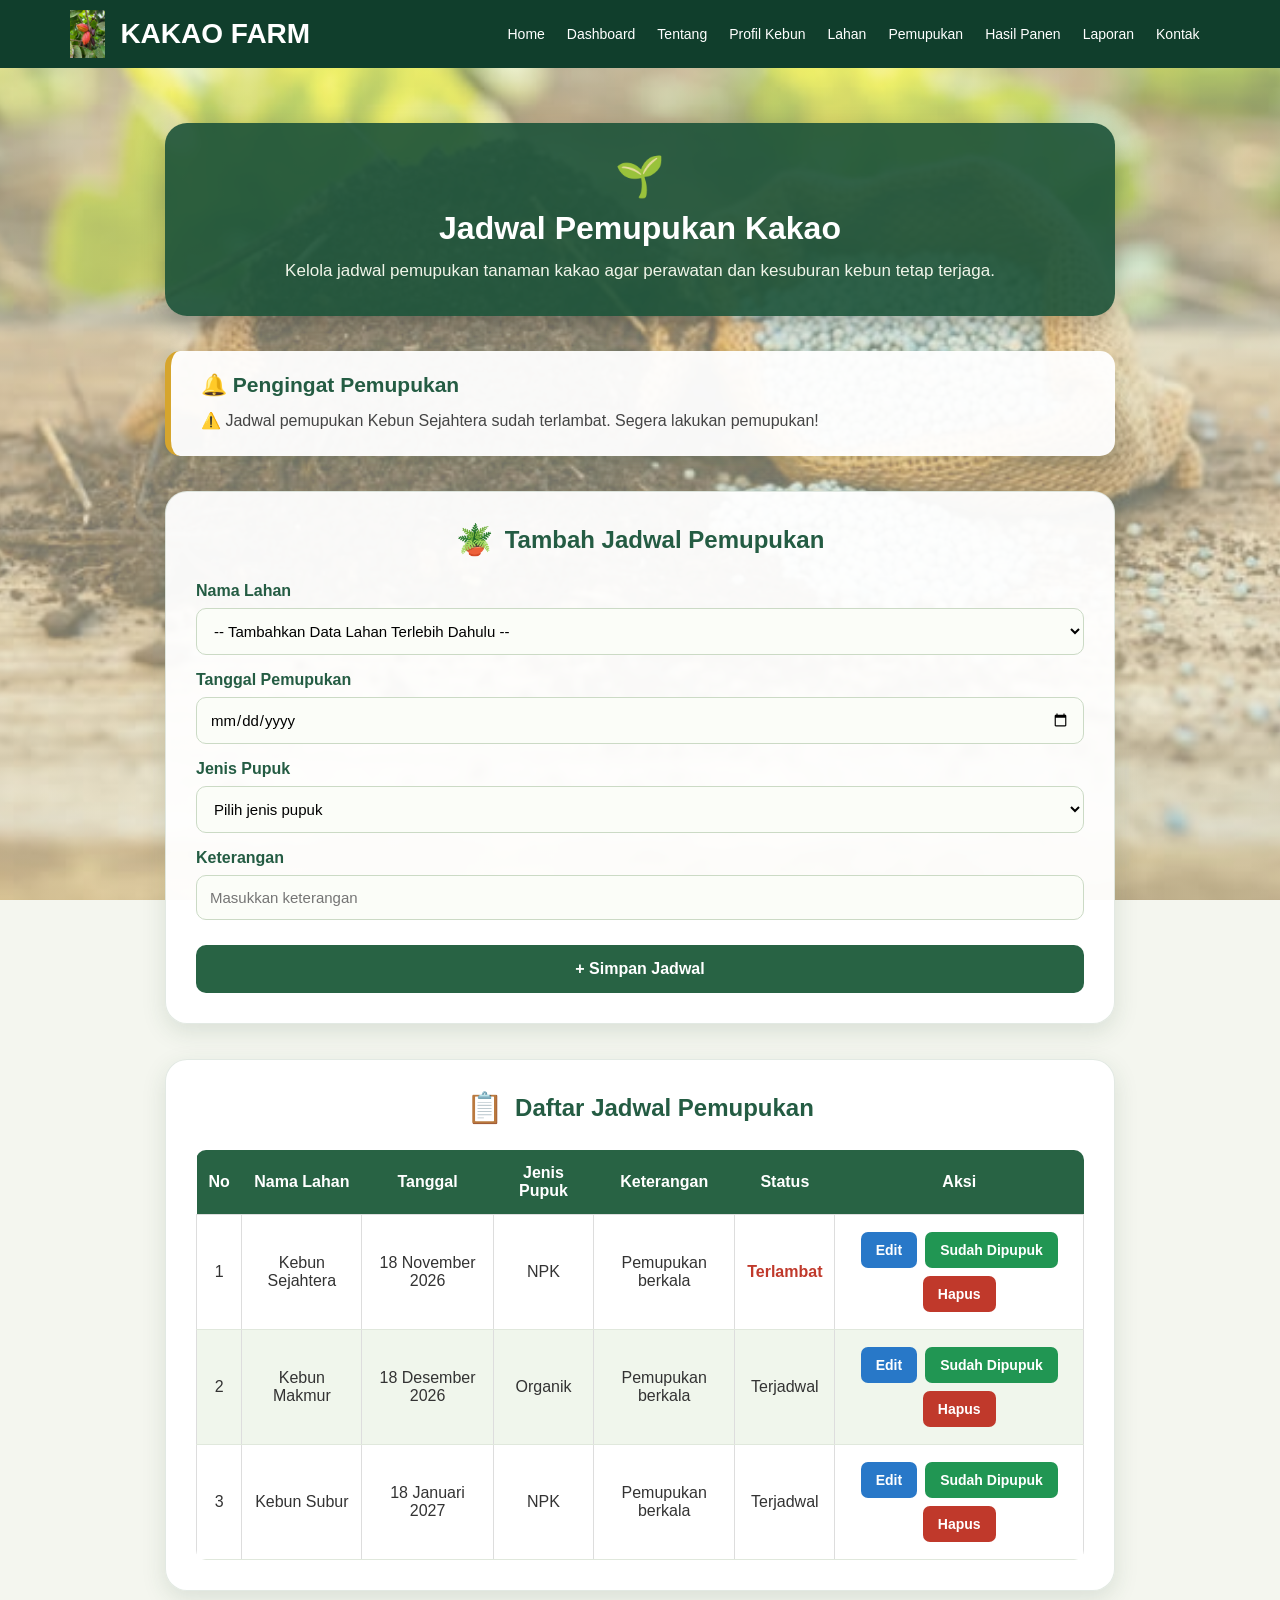
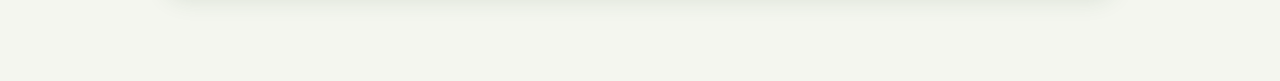
==== commit 5e2aec48: "Update fertilizer options in pemupukan.html" ====
--- a/pemupukan.html
+++ b/pemupukan.html
@@ -70,10 +70,13 @@
             <label>Jenis Pupuk</label>
             <select id="sahran_jenis_pupuk" required>
                 <option value="">Pilih jenis pupuk</option>
-                <option value="NPK">NPK</option>
+                <option value="NPK Mutiara 16 16 16">NPK Mutiara 16 16 16</option>
                 <option value="Organik">Organik</option>
-                <option value="Urea">Urea</option>
-                <option value="KCL">KCL</option>
+                <option value="Magnesium Sulfate">Magnesium Sulfate</option>
+                <option value="Alika">Alika</option>
+                <option value="Gandasil D">Gandasil D</option>
+                <option value="Gandasil D & Alika">Gandasil D & Alika</option>
+                <option value="NPK Mutiara 16 16 16 & Magnesium S">NPK Mutiara 16 16 16  & Magnesium S</option>
             </select>
 
             <label>Keterangan</label>
--- a/css/style.css
+++ b/css/style.css
@@ -2875,3 +2875,54 @@
     font-size: 14px !important;
     padding: 9px 10px !important;
 }
+
+/* ==================================
+   TOMBOL AKSI JADWAL PEMUPUKAN
+   KAKAO FARM - SAHRAN
+================================== */
+
+.sahran_table td:last-child {
+    min-width: 240px;
+    text-align: center;
+    white-space: normal;
+}
+
+.sahran_table td:last-child button {
+    display: inline-flex;
+    align-items: center;
+    justify-content: center;
+    padding: 10px 15px;
+    margin: 4px;
+    border: none;
+    border-radius: 7px;
+    color: white;
+    font-size: 14px;
+    font-weight: 600;
+    cursor: pointer;
+    transition: 0.2s ease;
+}
+
+.sahran_table td:last-child button:hover {
+    transform: translateY(-2px);
+    opacity: 0.88;
+}
+
+/* TOMBOL EDIT */
+.sahran_edit {
+    background: #2878c8;
+}
+
+/* TOMBOL SUDAH DIPUPUK */
+.sahran_selesai {
+    background: #219653;
+}
+
+/* TOMBOL BATALKAN */
+.sahran_batal {
+    background: #e69b24;
+}
+
+/* TOMBOL HAPUS */
+.sahran_hapus {
+    background: #c0392b;
+}
